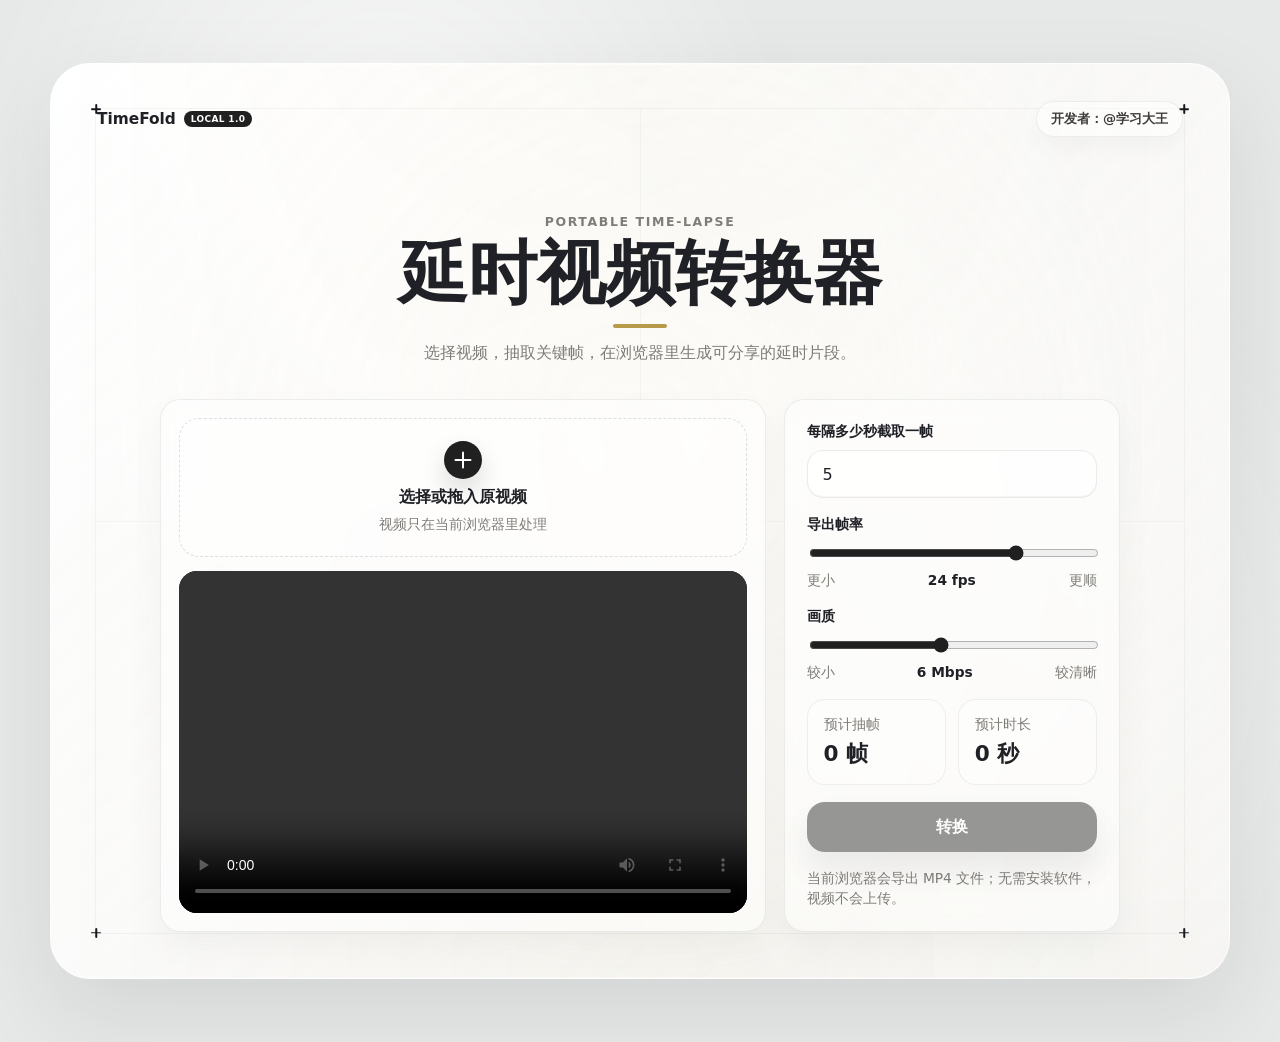
==== portable-timelapse/index.html @ 039c5261 "Add browser-based timelapse tool" ====
<!doctype html>
<html lang="zh-CN">
  <head>
    <meta charset="UTF-8" />
    <meta name="viewport" content="width=device-width, initial-scale=1.0" />
    <title>通用延时视频转换器</title>
    <link rel="stylesheet" href="./styles.css" />
  </head>
  <body>
    <main class="page-shell">
      <section class="studio-shell" aria-label="通用延时视频转换器">
        <div class="frame-corners" aria-hidden="true">
          <span></span>
          <span></span>
          <span></span>
          <span></span>
        </div>

        <nav class="topnav" aria-label="工具信息">
          <div class="brand">
            <span>TimeFold</span>
            <small>Local 1.0</small>
          </div>
          <div class="nav-copy">开发者：@学习大王</div>
        </nav>

        <header class="masthead">
          <p class="eyebrow">Portable Time-lapse</p>
          <h1>延时视频转换器</h1>
          <p class="lead">选择视频，抽取关键帧，在浏览器里生成可分享的延时片段。</p>
        </header>

        <section class="workspace" aria-label="延时视频转换工作区">
          <div class="panel media-panel">
            <label class="dropzone" id="dropzone">
              <input id="videoInput" type="file" accept="video/*" />
              <span class="add-mark" aria-hidden="true"></span>
              <span class="drop-title">选择或拖入原视频</span>
              <span class="drop-meta" id="fileMeta">视频只在当前浏览器里处理</span>
            </label>

            <video id="preview" class="preview" controls playsinline></video>
            <canvas id="canvas" hidden></canvas>
          </div>

          <form class="panel controls" id="settingsForm">
            <div class="field">
              <label for="intervalInput">每隔多少秒截取一帧</label>
              <input id="intervalInput" type="number" min="0.1" step="0.1" value="5" />
            </div>

            <div class="field">
              <label for="fpsInput">导出帧率</label>
              <input id="fpsInput" type="range" min="8" max="30" step="1" value="24" />
              <div class="range-row">
                <span>更小</span>
                <strong id="fpsLabel">24 fps</strong>
                <span>更顺</span>
              </div>
            </div>

            <div class="field">
              <label for="qualityInput">画质</label>
              <input id="qualityInput" type="range" min="1" max="12" step="1" value="6" />
              <div class="range-row">
                <span>较小</span>
                <strong id="qualityLabel">6 Mbps</strong>
                <span>较清晰</span>
              </div>
            </div>

            <div class="summary">
              <div>
                <span>预计抽帧</span>
                <strong id="frameEstimate">0 帧</strong>
              </div>
              <div>
                <span>预计时长</span>
                <strong id="durationEstimate">0 秒</strong>
              </div>
            </div>

            <button class="primary-button" id="exportButton" type="submit" disabled>
              <span class="button-progress" id="buttonProgress"></span>
              <span class="button-label" id="buttonLabel">转换</span>
            </button>

            <a class="download-button" id="downloadLink" hidden>保存视频</a>

            <p class="support-line" id="supportLine"></p>
          </form>
        </section>
      </section>
    </main>

    <script src="./app.js"></script>
  </body>
</html>
---- portable-timelapse/styles.css ----
:root {
  color-scheme: light;
  font-family:
    Inter, "PingFang SC", "Microsoft YaHei", system-ui, -apple-system,
    BlinkMacSystemFont, "Segoe UI", sans-serif;
  --ink: #202126;
  --muted: #7f7d78;
  --faint: #bdb8b0;
  --line: rgba(38, 34, 28, 0.1);
  --paper: rgba(255, 255, 255, 0.82);
  --paper-strong: rgba(255, 255, 255, 0.95);
  --field: rgba(255, 255, 255, 0.72);
  --accent: #202020;
  --accent-soft: rgba(32, 32, 32, 0.08);
  --warm: #b79b4b;
  --shadow: 0 34px 90px rgba(38, 39, 43, 0.1);
}

* {
  box-sizing: border-box;
}

[hidden] {
  display: none !important;
}

body {
  min-height: 100vh;
  margin: 0;
  color: var(--ink);
  background: #e7e8e8;
}

body::before {
  content: "";
  position: fixed;
  inset: 0;
  pointer-events: none;
  background:
    radial-gradient(circle at 30% 18%, rgba(255, 255, 255, 0.72), transparent 26rem),
    radial-gradient(circle at 70% 72%, rgba(255, 255, 255, 0.5), transparent 30rem);
}

button,
input {
  font: inherit;
}

button {
  border: 0;
}

.page-shell {
  width: min(1180px, calc(100% - 40px));
  min-height: 100vh;
  margin: 0 auto;
  padding: 7vh 0;
  display: grid;
  align-content: center;
}

.studio-shell {
  min-height: min(760px, calc(100vh - 14vh));
  padding: 36px 46px 46px;
  border: 1px solid rgba(255, 255, 255, 0.72);
  border-radius: 40px;
  position: relative;
  overflow: hidden;
  background:
    linear-gradient(135deg, rgba(255, 255, 255, 0.96), rgba(250, 249, 246, 0.78)),
    repeating-radial-gradient(circle at 20% 30%, rgba(30, 30, 30, 0.018) 0 1px, transparent 1px 8px);
  box-shadow: var(--shadow);
}

.studio-shell::before {
  content: "";
  position: absolute;
  inset: 1px;
  pointer-events: none;
  border-radius: 39px;
  background:
    linear-gradient(90deg, transparent, rgba(183, 155, 75, 0.045), transparent),
    radial-gradient(circle at 50% 40%, rgba(255, 255, 255, 0.86), transparent 34rem);
}

.frame-corners {
  position: absolute;
  inset: 44px;
  z-index: 1;
  pointer-events: none;
  border: 1px solid rgba(28, 29, 31, 0.045);
  border-radius: 2px;
}

.frame-corners::before,
.frame-corners::after {
  content: "";
  position: absolute;
  background: rgba(28, 29, 31, 0.035);
}

.frame-corners::before {
  left: 0;
  right: 0;
  top: 50%;
  height: 1px;
}

.frame-corners::after {
  top: 0;
  bottom: 0;
  left: 50%;
  width: 1px;
}

.frame-corners span {
  width: 12px;
  height: 12px;
  position: absolute;
}

.frame-corners span::before,
.frame-corners span::after {
  content: "";
  position: absolute;
  left: 50%;
  top: 50%;
  border-radius: 999px;
  background: #17191d;
  transform: translate(-50%, -50%);
}

.frame-corners span::before {
  width: 10px;
  height: 1.5px;
}

.frame-corners span::after {
  width: 1.5px;
  height: 10px;
}

.frame-corners span:nth-child(1) {
  left: -6px;
  top: -6px;
}

.frame-corners span:nth-child(2) {
  right: -6px;
  top: -6px;
}

.frame-corners span:nth-child(3) {
  right: -6px;
  bottom: -6px;
}

.frame-corners span:nth-child(4) {
  left: -6px;
  bottom: -6px;
}

.topnav,
.masthead,
.workspace {
  position: relative;
  z-index: 2;
}

.topnav {
  min-height: 38px;
  display: flex;
  align-items: center;
  justify-content: space-between;
  gap: 18px;
}

.brand {
  display: flex;
  align-items: center;
  gap: 8px;
  font-size: 0.96rem;
  font-weight: 850;
}

.brand small {
  padding: 3px 7px;
  border-radius: 999px;
  background: var(--accent);
  color: #fff;
  font-size: 0.56rem;
  letter-spacing: 0.04em;
  text-transform: uppercase;
}

.nav-copy {
  padding: 8px 14px;
  border: 1px solid rgba(32, 32, 32, 0.07);
  border-radius: 999px;
  background: rgba(255, 255, 255, 0.52);
  color: #3f3d39;
  font-size: 0.82rem;
  font-weight: 760;
  box-shadow: 0 10px 24px rgba(34, 32, 29, 0.035);
}

.masthead {
  width: min(720px, 100%);
  margin: 76px auto 34px;
  display: grid;
  justify-items: center;
  gap: 12px;
  text-align: center;
}

.eyebrow {
  margin: 0;
  color: var(--muted);
  font-size: 0.78rem;
  font-weight: 850;
  letter-spacing: 0.13em;
  text-transform: uppercase;
}

h1 {
  margin: 0;
  font-size: clamp(2.55rem, 5.4vw, 5.5rem);
  line-height: 0.94;
  letter-spacing: 0;
  text-wrap: balance;
}

h1::after {
  content: "";
  display: block;
  width: 54px;
  height: 4px;
  margin: 18px auto 0;
  border-radius: 999px;
  background: var(--warm);
}

.lead {
  max-width: 520px;
  margin: 0;
  color: var(--muted);
  font-size: 0.98rem;
  line-height: 1.6;
}

.workspace {
  width: min(960px, 100%);
  margin: 0 auto;
  display: grid;
  grid-template-columns: minmax(0, 1.35fr) minmax(300px, 0.75fr);
  gap: 18px;
  align-items: stretch;
}

.panel {
  border: 1px solid rgba(32, 32, 32, 0.075);
  border-radius: 20px;
  background: rgba(255, 255, 255, 0.46);
  box-shadow: 0 14px 34px rgba(32, 31, 28, 0.038);
  backdrop-filter: blur(14px);
}

.media-panel {
  min-height: 438px;
  padding: 18px;
  display: grid;
  grid-template-rows: auto minmax(240px, 1fr);
  gap: 14px;
}

.dropzone {
  min-height: 122px;
  padding: 22px;
  border: 1px dashed rgba(32, 32, 32, 0.14);
  border-radius: 20px;
  background: rgba(255, 255, 255, 0.38);
  display: grid;
  place-items: center;
  gap: 8px;
  text-align: center;
  cursor: pointer;
  transition: border-color 0.18s ease, background 0.18s ease, transform 0.18s ease;
}

.dropzone.is-dragging {
  border-color: rgba(32, 32, 32, 0.72);
  background: rgba(255, 255, 255, 0.86);
  transform: translateY(-1px);
}

.dropzone input {
  position: absolute;
  width: 1px;
  height: 1px;
  overflow: hidden;
  clip: rect(0 0 0 0);
}

.add-mark {
  width: 38px;
  height: 38px;
  border-radius: 50%;
  position: relative;
  background: var(--accent);
  box-shadow: 0 12px 26px rgba(0, 0, 0, 0.14);
}

.add-mark::before,
.add-mark::after {
  content: "";
  position: absolute;
  left: 50%;
  top: 50%;
  width: 17px;
  height: 2px;
  border-radius: 999px;
  background: #fff;
  transform: translate(-50%, -50%);
}

.add-mark::after {
  transform: translate(-50%, -50%) rotate(90deg);
}

.drop-title {
  font-size: 1rem;
  font-weight: 850;
}

.drop-meta,
.range-row,
.summary span,
.support-line {
  color: var(--muted);
  font-size: 0.86rem;
}

.preview {
  width: 100%;
  height: 100%;
  min-height: 0;
  border-radius: 18px;
  background: #202020;
  object-fit: contain;
  box-shadow: inset 0 0 0 1px rgba(255, 255, 255, 0.05);
}

.controls {
  padding: 22px;
  display: grid;
  align-content: start;
  gap: 17px;
}

.field {
  display: grid;
  gap: 9px;
}

.field label {
  font-size: 0.9rem;
  font-weight: 850;
}

.field input[type="number"] {
  width: 100%;
  height: 48px;
  padding: 0 15px;
  border: 1px solid rgba(32, 32, 32, 0.09);
  border-radius: 16px;
  background: var(--field);
  color: var(--ink);
  outline: none;
  box-shadow: inset 0 -1px 0 rgba(32, 32, 32, 0.04);
}

.field input[type="number"]:focus {
  border-color: rgba(183, 155, 75, 0.65);
  box-shadow: 0 0 0 4px rgba(183, 155, 75, 0.13);
}

.field input[type="range"] {
  width: 100%;
  accent-color: var(--accent);
}

.range-row {
  display: flex;
  justify-content: space-between;
  gap: 10px;
}

.range-row strong {
  color: var(--ink);
}

.summary {
  display: grid;
  grid-template-columns: repeat(2, minmax(0, 1fr));
  gap: 12px;
}

.summary div {
  min-height: 76px;
  padding: 16px;
  border: 1px solid rgba(32, 32, 32, 0.065);
  border-radius: 18px;
  background: rgba(255, 255, 255, 0.36);
  display: grid;
  align-content: center;
  gap: 5px;
}

.summary strong {
  font-size: 1.35rem;
}

.primary-button,
.download-button {
  min-height: 50px;
  border-radius: 18px;
  position: relative;
  overflow: hidden;
  display: grid;
  place-items: center;
  background: var(--accent);
  color: #fff;
  font-weight: 850;
  text-decoration: none;
  box-shadow: 0 18px 34px rgba(0, 0, 0, 0.16);
  cursor: pointer;
}

.primary-button:disabled {
  cursor: not-allowed;
  opacity: 0.46;
}

.primary-button.is-exporting {
  opacity: 1;
}

.primary-button.is-error {
  background: #5f342e;
  opacity: 1;
}

.button-progress {
  position: absolute;
  inset: 0;
  transform: scaleX(0);
  transform-origin: left;
  background: linear-gradient(90deg, rgba(183, 155, 75, 0.5), rgba(255, 255, 255, 0.16));
  transition: transform 0.2s ease;
}

.button-label {
  position: relative;
}

.download-button {
  background: rgba(255, 255, 255, 0.72);
  color: var(--ink);
  border: 1px solid rgba(32, 32, 32, 0.1);
  box-shadow: none;
}

.support-line {
  min-height: 2.8em;
  margin: 0;
  line-height: 1.45;
}

@media (max-width: 900px) {
  .page-shell {
    width: min(100% - 22px, 720px);
    padding: 14px 0;
    align-content: start;
  }

  .studio-shell {
    min-height: auto;
    padding: 18px;
    border-radius: 28px;
  }

  .frame-corners {
    display: none;
  }

  .topnav {
    align-items: flex-start;
  }

  .masthead {
    margin: 42px auto 26px;
  }

  .workspace {
    grid-template-columns: 1fr;
  }

  .media-panel {
    min-height: 430px;
  }
}

@media (max-width: 520px) {
  .page-shell {
    width: 100%;
    padding: 0;
  }

  .studio-shell {
    min-height: 100vh;
    border-radius: 0;
  }

  .nav-copy {
    display: none;
  }

  .masthead {
    justify-items: start;
    text-align: left;
  }

  h1::after {
    margin-left: 0;
  }

  h1 {
    font-size: clamp(2.35rem, 14vw, 4rem);
  }

  .summary {
    grid-template-columns: 1fr;
  }
}
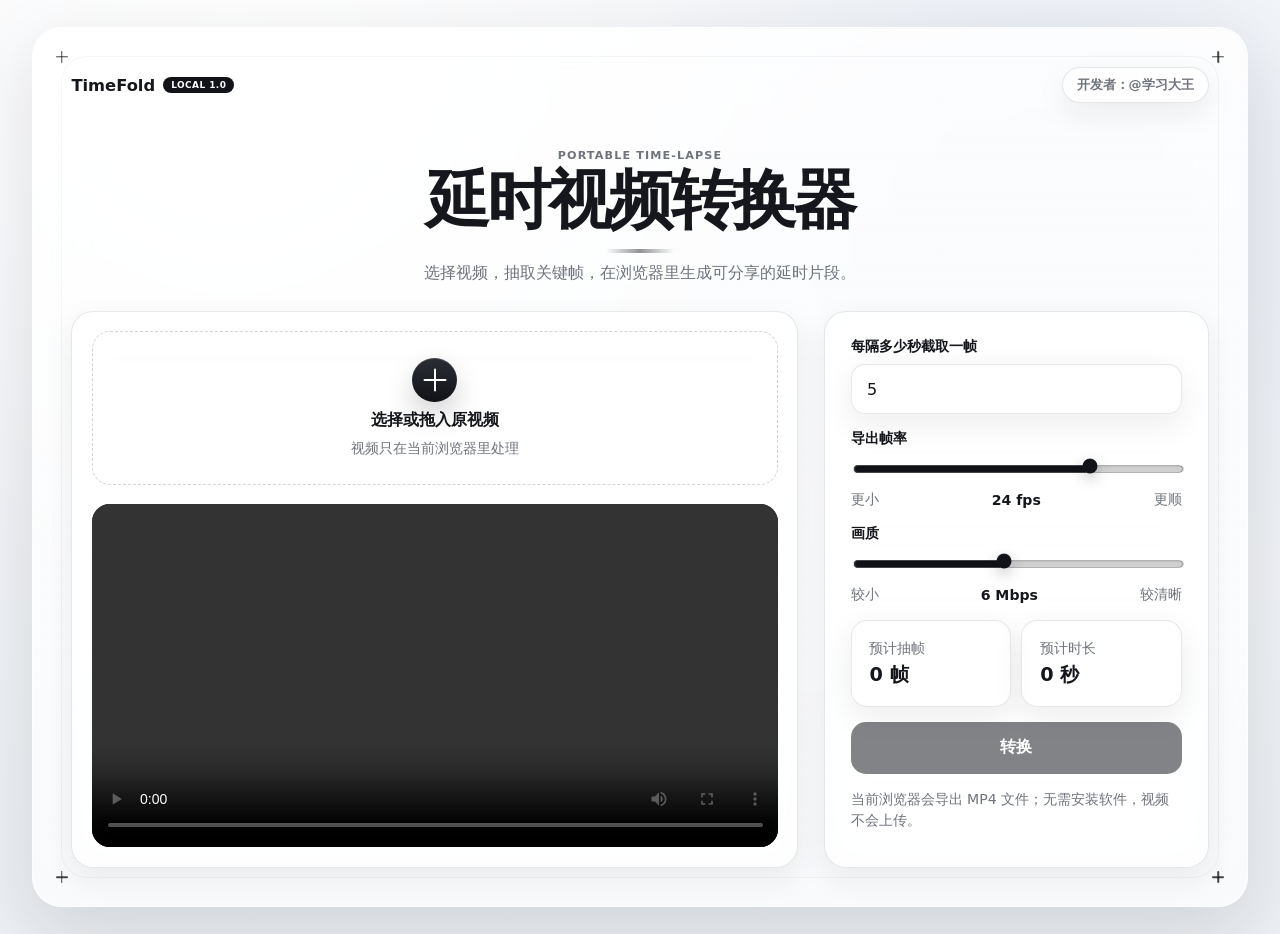
==== commit 4edf348e: "Redesign timelapse tools with Apple-style UI" ====
--- a/portable-timelapse/index.html
+++ b/portable-timelapse/index.html
@@ -4,11 +4,11 @@
     <meta charset="UTF-8" />
     <meta name="viewport" content="width=device-width, initial-scale=1.0" />
     <title>通用延时视频转换器</title>
-    <link rel="stylesheet" href="./styles.css" />
+    <link rel="stylesheet" href="./styles.css?v=20260801-apple-guideline-large" />
   </head>
   <body>
     <main class="page-shell">
-      <section class="studio-shell" aria-label="通用延时视频转换器">
+      <section class="studio-shell" aria-label="延时视频转换器浏览器版">
         <div class="frame-corners" aria-hidden="true">
           <span></span>
           <span></span>
@@ -93,6 +93,6 @@
       </section>
     </main>
 
-    <script src="./app.js"></script>
+    <script src="./app.js?v=20260801-apple-guideline-large"></script>
   </body>
 </html>
--- a/portable-timelapse/styles.css
+++ b/portable-timelapse/styles.css
@@ -3,17 +3,20 @@
   font-family:
     Inter, "PingFang SC", "Microsoft YaHei", system-ui, -apple-system,
     BlinkMacSystemFont, "Segoe UI", sans-serif;
-  --ink: #202126;
-  --muted: #7f7d78;
-  --faint: #bdb8b0;
-  --line: rgba(38, 34, 28, 0.1);
-  --paper: rgba(255, 255, 255, 0.82);
-  --paper-strong: rgba(255, 255, 255, 0.95);
-  --field: rgba(255, 255, 255, 0.72);
-  --accent: #202020;
-  --accent-soft: rgba(32, 32, 32, 0.08);
-  --warm: #b79b4b;
-  --shadow: 0 34px 90px rgba(38, 39, 43, 0.1);
+  --ink: #15171c;
+  --muted: #6f737c;
+  --line: rgba(18, 20, 25, 0.1);
+  --paper: rgba(255, 255, 255, 0.68);
+  --paper-strong: rgba(255, 255, 255, 0.9);
+  --field: rgba(255, 255, 255, 0.74);
+  --accent: #111318;
+  --accent-soft: rgba(17, 19, 24, 0.06);
+  --rule: rgba(17, 19, 24, 0.46);
+  --danger: #4b4b4b;
+  --ease-out: cubic-bezier(0.23, 1, 0.32, 1);
+  --ease-in-out: cubic-bezier(0.77, 0, 0.175, 1);
+  --shadow: 0 24px 72px rgba(22, 25, 31, 0.13);
+  --soft-shadow: 0 10px 30px rgba(22, 25, 31, 0.08);
 }
 
 * {
@@ -28,17 +31,10 @@
   min-height: 100vh;
   margin: 0;
   color: var(--ink);
-  background: #e7e8e8;
-}
-
-body::before {
-  content: "";
-  position: fixed;
-  inset: 0;
-  pointer-events: none;
   background:
-    radial-gradient(circle at 30% 18%, rgba(255, 255, 255, 0.72), transparent 26rem),
-    radial-gradient(circle at 70% 72%, rgba(255, 255, 255, 0.5), transparent 30rem);
+    radial-gradient(circle at 18% 10%, rgba(255, 255, 255, 0.95), transparent 30rem),
+    radial-gradient(circle at 82% 18%, rgba(211, 220, 235, 0.46), transparent 28rem),
+    linear-gradient(180deg, #f7f8fa 0%, #eceff3 100%);
 }
 
 button,
@@ -51,25 +47,25 @@
 }
 
 .page-shell {
-  width: min(1180px, calc(100% - 40px));
+  width: min(1680px, calc(100% - clamp(24px, 5vw, 96px)));
   min-height: 100vh;
   margin: 0 auto;
-  padding: 7vh 0;
+  padding: clamp(18px, 3vh, 34px) 0;
   display: grid;
   align-content: center;
 }
 
 .studio-shell {
-  min-height: min(760px, calc(100vh - 14vh));
-  padding: 36px 46px 46px;
+  min-height: min(900px, calc(100vh - clamp(36px, 6vh, 68px)));
+  padding: clamp(22px, 3vw, 54px);
   border: 1px solid rgba(255, 255, 255, 0.72);
-  border-radius: 40px;
+  border-radius: 30px;
   position: relative;
   overflow: hidden;
-  background:
-    linear-gradient(135deg, rgba(255, 255, 255, 0.96), rgba(250, 249, 246, 0.78)),
-    repeating-radial-gradient(circle at 20% 30%, rgba(30, 30, 30, 0.018) 0 1px, transparent 1px 8px);
+  background: var(--paper);
   box-shadow: var(--shadow);
+  backdrop-filter: blur(24px) saturate(160%);
+  -webkit-backdrop-filter: blur(24px) saturate(160%);
 }
 
 .studio-shell::before {
@@ -77,45 +73,22 @@
   position: absolute;
   inset: 1px;
   pointer-events: none;
-  border-radius: 39px;
-  background:
-    linear-gradient(90deg, transparent, rgba(183, 155, 75, 0.045), transparent),
-    radial-gradient(circle at 50% 40%, rgba(255, 255, 255, 0.86), transparent 34rem);
+  border-radius: 29px;
+  background: linear-gradient(180deg, rgba(255, 255, 255, 0.58), rgba(255, 255, 255, 0));
 }
 
 .frame-corners {
   position: absolute;
-  inset: 44px;
+  inset: clamp(18px, 2.2vw, 34px);
   z-index: 1;
   pointer-events: none;
-  border: 1px solid rgba(28, 29, 31, 0.045);
-  border-radius: 2px;
-}
-
-.frame-corners::before,
-.frame-corners::after {
-  content: "";
-  position: absolute;
-  background: rgba(28, 29, 31, 0.035);
-}
-
-.frame-corners::before {
-  left: 0;
-  right: 0;
-  top: 50%;
-  height: 1px;
-}
-
-.frame-corners::after {
-  top: 0;
-  bottom: 0;
-  left: 50%;
-  width: 1px;
+  border-radius: 26px;
+  box-shadow: inset 0 0 0 1px rgba(17, 19, 24, 0.04);
 }
 
 .frame-corners span {
-  width: 12px;
-  height: 12px;
+  width: 13px;
+  height: 13px;
   position: absolute;
 }
 
@@ -126,18 +99,18 @@
   left: 50%;
   top: 50%;
   border-radius: 999px;
-  background: #17191d;
+  background: rgba(17, 19, 24, 0.78);
   transform: translate(-50%, -50%);
 }
 
 .frame-corners span::before {
-  width: 10px;
+  width: 12px;
   height: 1.5px;
 }
 
 .frame-corners span::after {
   width: 1.5px;
-  height: 10px;
+  height: 12px;
 }
 
 .frame-corners span:nth-child(1) {
@@ -179,118 +152,125 @@
   display: flex;
   align-items: center;
   gap: 8px;
-  font-size: 0.96rem;
+  font-size: 1.02rem;
   font-weight: 850;
 }
 
 .brand small {
-  padding: 3px 7px;
+  padding: 3px 8px;
   border-radius: 999px;
   background: var(--accent);
   color: #fff;
   font-size: 0.56rem;
-  letter-spacing: 0.04em;
+  letter-spacing: 0.05em;
   text-transform: uppercase;
 }
 
 .nav-copy {
   padding: 8px 14px;
-  border: 1px solid rgba(32, 32, 32, 0.07);
+  border: 1px solid var(--line);
   border-radius: 999px;
-  background: rgba(255, 255, 255, 0.52);
-  color: #3f3d39;
+  background: rgba(255, 255, 255, 0.56);
+  color: var(--muted);
   font-size: 0.82rem;
-  font-weight: 760;
-  box-shadow: 0 10px 24px rgba(34, 32, 29, 0.035);
+  font-weight: 720;
+  box-shadow: var(--soft-shadow);
 }
 
 .masthead {
-  width: min(720px, 100%);
-  margin: 76px auto 34px;
+  width: min(900px, 100%);
+  margin: clamp(24px, 5vh, 54px) auto clamp(18px, 3vh, 34px);
   display: grid;
   justify-items: center;
-  gap: 12px;
+  gap: 8px;
   text-align: center;
 }
 
 .eyebrow {
   margin: 0;
   color: var(--muted);
-  font-size: 0.78rem;
-  font-weight: 850;
-  letter-spacing: 0.13em;
+  font-size: 0.7rem;
+  font-weight: 820;
+  letter-spacing: 0.1em;
   text-transform: uppercase;
 }
 
 h1 {
   margin: 0;
-  font-size: clamp(2.55rem, 5.4vw, 5.5rem);
+  font-size: clamp(2.65rem, 5vw, 6rem);
   line-height: 0.94;
-  letter-spacing: 0;
+  letter-spacing: -0.045em;
+  font-weight: 850;
   text-wrap: balance;
 }
 
 h1::after {
   content: "";
   display: block;
-  width: 54px;
+  width: 68px;
   height: 4px;
   margin: 18px auto 0;
   border-radius: 999px;
-  background: var(--warm);
+  background: linear-gradient(90deg, transparent, var(--rule), transparent);
 }
 
 .lead {
-  max-width: 520px;
+  max-width: 680px;
   margin: 0;
   color: var(--muted);
-  font-size: 0.98rem;
-  line-height: 1.6;
+  font-size: clamp(1rem, 1.25vw, 1.16rem);
+  line-height: 1.45;
 }
 
 .workspace {
-  width: min(960px, 100%);
+  width: min(1440px, 100%);
   margin: 0 auto;
   display: grid;
-  grid-template-columns: minmax(0, 1.35fr) minmax(300px, 0.75fr);
-  gap: 18px;
+  grid-template-columns: minmax(0, 1.55fr) minmax(clamp(320px, 27vw, 430px), 0.82fr);
+  gap: clamp(16px, 2vw, 28px);
   align-items: stretch;
 }
 
 .panel {
-  border: 1px solid rgba(32, 32, 32, 0.075);
-  border-radius: 20px;
-  background: rgba(255, 255, 255, 0.46);
-  box-shadow: 0 14px 34px rgba(32, 31, 28, 0.038);
-  backdrop-filter: blur(14px);
+  border: 1px solid var(--line);
+  border-radius: 22px;
+  background: rgba(255, 255, 255, 0.58);
+  box-shadow: var(--soft-shadow);
+  backdrop-filter: blur(18px) saturate(150%);
+  -webkit-backdrop-filter: blur(18px) saturate(150%);
 }
 
 .media-panel {
-  min-height: 438px;
-  padding: 18px;
-  display: grid;
-  grid-template-rows: auto minmax(240px, 1fr);
-  gap: 14px;
+  min-height: clamp(430px, 58vh, 660px);
+  padding: clamp(16px, 1.5vw, 24px);
+  display: grid;
+  grid-template-rows: auto minmax(clamp(260px, 34vh, 440px), 1fr);
+  gap: clamp(12px, 1.5vw, 20px);
 }
 
 .dropzone {
-  min-height: 122px;
-  padding: 22px;
-  border: 1px dashed rgba(32, 32, 32, 0.14);
-  border-radius: 20px;
-  background: rgba(255, 255, 255, 0.38);
+  min-height: clamp(112px, 15vh, 170px);
+  padding: clamp(18px, 2vw, 26px);
+  border: 1px dashed rgba(17, 19, 24, 0.18);
+  border-radius: 18px;
+  background: rgba(255, 255, 255, 0.6);
   display: grid;
   place-items: center;
   gap: 8px;
   text-align: center;
   cursor: pointer;
-  transition: border-color 0.18s ease, background 0.18s ease, transform 0.18s ease;
+  transition:
+    border-color 180ms var(--ease-out),
+    background 180ms var(--ease-out),
+    box-shadow 180ms var(--ease-out),
+    transform 180ms var(--ease-out);
 }
 
 .dropzone.is-dragging {
-  border-color: rgba(32, 32, 32, 0.72);
+  border-color: rgba(17, 19, 24, 0.42);
   background: rgba(255, 255, 255, 0.86);
-  transform: translateY(-1px);
+  box-shadow: inset 0 0 0 1px rgba(17, 19, 24, 0.06);
+  transform: scale(0.992);
 }
 
 .dropzone input {
@@ -302,12 +282,14 @@
 }
 
 .add-mark {
-  width: 38px;
-  height: 38px;
+  width: clamp(40px, 3.5vw, 56px);
+  height: clamp(40px, 3.5vw, 56px);
   border-radius: 50%;
   position: relative;
-  background: var(--accent);
-  box-shadow: 0 12px 26px rgba(0, 0, 0, 0.14);
+  background: linear-gradient(180deg, #2a2d34 0%, #111318 100%);
+  box-shadow:
+    0 13px 28px rgba(0, 0, 0, 0.18),
+    inset 0 1px 0 rgba(255, 255, 255, 0.16);
 }
 
 .add-mark::before,
@@ -316,7 +298,7 @@
   position: absolute;
   left: 50%;
   top: 50%;
-  width: 17px;
+  width: clamp(20px, 1.8vw, 27px);
   height: 2px;
   border-radius: 999px;
   background: #fff;
@@ -328,8 +310,8 @@
 }
 
 .drop-title {
-  font-size: 1rem;
-  font-weight: 850;
+  font-size: clamp(1rem, 1vw, 1.16rem);
+  font-weight: 820;
 }
 
 .drop-meta,
@@ -337,7 +319,7 @@
 .summary span,
 .support-line {
   color: var(--muted);
-  font-size: 0.86rem;
+  font-size: clamp(0.88rem, 0.9vw, 1rem);
 }
 
 .preview {
@@ -345,52 +327,92 @@
   height: 100%;
   min-height: 0;
   border-radius: 18px;
-  background: #202020;
+  background: #15171c;
   object-fit: contain;
   box-shadow: inset 0 0 0 1px rgba(255, 255, 255, 0.05);
 }
 
 .controls {
-  padding: 22px;
+  padding: clamp(18px, 2vw, 28px);
   display: grid;
   align-content: start;
-  gap: 17px;
+  gap: clamp(13px, 1.7vh, 20px);
 }
 
 .field {
   display: grid;
-  gap: 9px;
+  gap: 8px;
 }
 
 .field label {
-  font-size: 0.9rem;
-  font-weight: 850;
+  font-size: clamp(0.9rem, 0.95vw, 1.02rem);
+  font-weight: 780;
 }
 
 .field input[type="number"] {
   width: 100%;
-  height: 48px;
-  padding: 0 15px;
-  border: 1px solid rgba(32, 32, 32, 0.09);
-  border-radius: 16px;
+  height: clamp(44px, 5.5vh, 56px);
+  padding: 0 clamp(14px, 1.2vw, 18px);
+  border: 1px solid var(--line);
+  border-radius: 14px;
   background: var(--field);
   color: var(--ink);
   outline: none;
-  box-shadow: inset 0 -1px 0 rgba(32, 32, 32, 0.04);
+  box-shadow: var(--soft-shadow);
+  transition:
+    border-color 160ms var(--ease-out),
+    box-shadow 160ms var(--ease-out),
+    background 160ms var(--ease-out);
 }
 
 .field input[type="number"]:focus {
-  border-color: rgba(183, 155, 75, 0.65);
-  box-shadow: 0 0 0 4px rgba(183, 155, 75, 0.13);
+  border-color: rgba(92, 112, 150, 0.46);
+  background: rgba(255, 255, 255, 0.96);
+  box-shadow:
+    0 0 0 4px rgba(57, 96, 180, 0.12),
+    var(--soft-shadow);
 }
 
 .field input[type="range"] {
   width: 100%;
+  height: 22px;
   accent-color: var(--accent);
+  background: transparent;
+}
+
+.field input[type="range"]::-webkit-slider-runnable-track {
+  height: 6px;
+  border-radius: 999px;
+  background: rgba(17, 19, 24, 0.14);
+  box-shadow: inset 0 1px 1px rgba(0, 0, 0, 0.08);
+}
+
+.field input[type="range"]::-webkit-slider-thumb {
+  width: 22px;
+  height: 22px;
+  margin-top: -8px;
+  border: 0;
+  border-radius: 50%;
+  background: #111318;
+  box-shadow:
+    0 5px 14px rgba(0, 0, 0, 0.22),
+    inset 0 1px 0 rgba(255, 255, 255, 0.18);
+  transition:
+    transform 140ms var(--ease-out),
+    box-shadow 140ms var(--ease-out);
+  -webkit-appearance: none;
+}
+
+.field input[type="range"]:active::-webkit-slider-thumb {
+  transform: scale(1.12);
+  box-shadow:
+    0 8px 20px rgba(0, 0, 0, 0.24),
+    inset 0 1px 0 rgba(255, 255, 255, 0.2);
 }
 
 .range-row {
   display: flex;
+  align-items: center;
   justify-content: space-between;
   gap: 10px;
 }
@@ -402,78 +424,188 @@
 .summary {
   display: grid;
   grid-template-columns: repeat(2, minmax(0, 1fr));
-  gap: 12px;
+  gap: 10px;
 }
 
 .summary div {
-  min-height: 76px;
-  padding: 16px;
-  border: 1px solid rgba(32, 32, 32, 0.065);
-  border-radius: 18px;
-  background: rgba(255, 255, 255, 0.36);
+  min-height: clamp(68px, 9vh, 92px);
+  padding: clamp(12px, 1.4vw, 18px);
+  border: 1px solid var(--line);
+  border-radius: 16px;
+  background: rgba(255, 255, 255, 0.58);
   display: grid;
   align-content: center;
-  gap: 5px;
+  gap: 4px;
+  box-shadow: var(--soft-shadow);
 }
 
 .summary strong {
-  font-size: 1.35rem;
+  font-size: clamp(1.15rem, 1.5vw, 1.45rem);
 }
 
 .primary-button,
 .download-button {
-  min-height: 50px;
-  border-radius: 18px;
+  min-height: clamp(48px, 5.8vh, 58px);
+  border-radius: 15px;
   position: relative;
   overflow: hidden;
   display: grid;
   place-items: center;
+  font-weight: 800;
+  text-decoration: none;
+  cursor: pointer;
+  transition:
+    transform 140ms var(--ease-out),
+    box-shadow 180ms var(--ease-out),
+    filter 180ms var(--ease-out),
+    background 180ms var(--ease-out);
+}
+
+.primary-button {
   background: var(--accent);
   color: #fff;
-  font-weight: 850;
-  text-decoration: none;
-  box-shadow: 0 18px 34px rgba(0, 0, 0, 0.16);
-  cursor: pointer;
+  box-shadow: 0 14px 28px rgba(0, 0, 0, 0.16);
 }
 
 .primary-button:disabled {
   cursor: not-allowed;
-  opacity: 0.46;
+  opacity: 0.52;
+  box-shadow: none;
 }
 
 .primary-button.is-exporting {
   opacity: 1;
+  cursor: progress;
 }
 
 .primary-button.is-error {
-  background: #5f342e;
+  background: var(--danger);
   opacity: 1;
 }
 
+@media (hover: hover) and (pointer: fine) {
+  .primary-button:not(:disabled):hover,
+  .download-button:hover {
+    transform: translateY(-1px);
+  }
+
+  .primary-button:not(:disabled):hover {
+    filter: brightness(1.04);
+    box-shadow: 0 20px 38px rgba(0, 0, 0, 0.18);
+  }
+
+  .download-button:hover {
+    background: rgba(255, 255, 255, 0.94);
+    box-shadow: 0 16px 34px rgba(22, 25, 31, 0.12);
+  }
+}
+
+.primary-button:not(:disabled):active,
+.download-button:active {
+  transform: scale(0.975);
+  transition-duration: 100ms;
+}
+
 .button-progress {
   position: absolute;
   inset: 0;
+  z-index: 0;
+  border-radius: inherit;
+  background:
+    linear-gradient(90deg, rgba(255, 255, 255, 0.18), rgba(255, 255, 255, 0.38)),
+    #3e424b;
   transform: scaleX(0);
-  transform-origin: left;
-  background: linear-gradient(90deg, rgba(183, 155, 75, 0.5), rgba(255, 255, 255, 0.16));
-  transition: transform 0.2s ease;
+  transform-origin: left center;
+  transition: transform 220ms linear;
+}
+
+.button-progress::after {
+  content: "";
+  position: absolute;
+  inset: 0;
+  background: linear-gradient(
+    110deg,
+    transparent 0%,
+    rgba(255, 255, 255, 0.24) 44%,
+    rgba(255, 255, 255, 0.42) 50%,
+    rgba(255, 255, 255, 0.24) 56%,
+    transparent 100%
+  );
+  transform: translateX(-100%);
+}
+
+.primary-button.is-exporting .button-progress::after {
+  animation: progress-sheen 900ms linear infinite;
 }
 
 .button-label {
   position: relative;
+  z-index: 1;
 }
 
 .download-button {
-  background: rgba(255, 255, 255, 0.72);
+  border: 1px solid var(--line);
+  background: rgba(255, 255, 255, 0.74);
   color: var(--ink);
-  border: 1px solid rgba(32, 32, 32, 0.1);
-  box-shadow: none;
+  box-shadow: var(--soft-shadow);
 }
 
 .support-line {
   min-height: 2.8em;
   margin: 0;
   line-height: 1.45;
+}
+
+@keyframes progress-sheen {
+  from {
+    transform: translateX(-100%);
+  }
+
+  to {
+    transform: translateX(100%);
+  }
+}
+
+@media (max-height: 780px) and (min-width: 901px) {
+  .page-shell {
+    align-content: start;
+    padding-top: 14px;
+  }
+
+  .masthead {
+    margin: 18px auto 14px;
+  }
+
+  .lead {
+    display: none;
+  }
+
+  .media-panel {
+    min-height: clamp(360px, 54vh, 440px);
+    grid-template-rows: auto minmax(220px, 1fr);
+  }
+
+  .dropzone {
+    min-height: 108px;
+  }
+
+  .controls {
+    gap: 12px;
+  }
+}
+
+@media (min-width: 1500px) and (min-height: 900px) {
+  .studio-shell {
+    min-height: min(920px, calc(100vh - 72px));
+  }
+
+  .workspace {
+    width: min(1480px, 100%);
+  }
+
+  .media-panel {
+    min-height: min(670px, 60vh);
+  }
 }
 
 @media (max-width: 900px) {
@@ -498,7 +630,7 @@
   }
 
   .masthead {
-    margin: 42px auto 26px;
+    margin: 30px auto 22px;
   }
 
   .workspace {
@@ -506,7 +638,7 @@
   }
 
   .media-panel {
-    min-height: 430px;
+    min-height: 420px;
   }
 }
 
@@ -530,10 +662,6 @@
     text-align: left;
   }
 
-  h1::after {
-    margin-left: 0;
-  }
-
   h1 {
     font-size: clamp(2.35rem, 14vw, 4rem);
   }
@@ -542,3 +670,27 @@
     grid-template-columns: 1fr;
   }
 }
+
+@media (prefers-reduced-motion: reduce) {
+  *,
+  *::before,
+  *::after {
+    animation-duration: 1ms !important;
+    transition-duration: 1ms !important;
+    scroll-behavior: auto !important;
+  }
+
+  .primary-button:not(:disabled):active,
+  .download-button:active {
+    transform: none;
+  }
+}
+
+@media (prefers-reduced-transparency: reduce) {
+  .studio-shell,
+  .panel {
+    background: #ffffff;
+    backdrop-filter: none;
+    -webkit-backdrop-filter: none;
+  }
+}
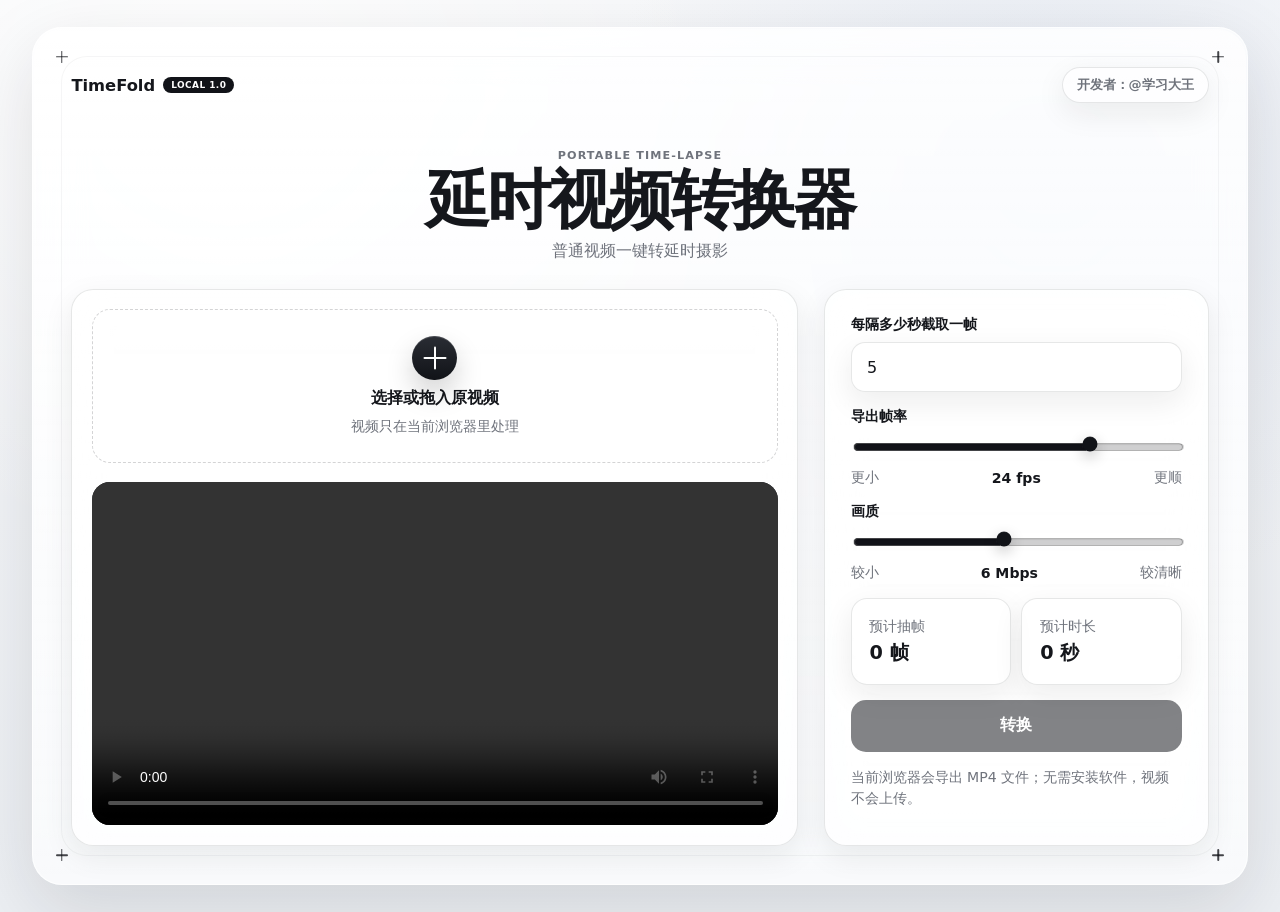
==== commit db82a63b: "Update timelapse tagline" ====
--- a/portable-timelapse/index.html
+++ b/portable-timelapse/index.html
@@ -4,7 +4,7 @@
     <meta charset="UTF-8" />
     <meta name="viewport" content="width=device-width, initial-scale=1.0" />
     <title>通用延时视频转换器</title>
-    <link rel="stylesheet" href="./styles.css?v=20260801-apple-guideline-large" />
+    <link rel="stylesheet" href="./styles.css?v=20260805-copy-refresh" />
   </head>
   <body>
     <main class="page-shell">
@@ -27,7 +27,7 @@
         <header class="masthead">
           <p class="eyebrow">Portable Time-lapse</p>
           <h1>延时视频转换器</h1>
-          <p class="lead">选择视频，抽取关键帧，在浏览器里生成可分享的延时片段。</p>
+          <p class="lead">普通视频一键转延时摄影</p>
         </header>
 
         <section class="workspace" aria-label="延时视频转换工作区">
--- a/portable-timelapse/styles.css
+++ b/portable-timelapse/styles.css
@@ -204,16 +204,6 @@
   text-wrap: balance;
 }
 
-h1::after {
-  content: "";
-  display: block;
-  width: 68px;
-  height: 4px;
-  margin: 18px auto 0;
-  border-radius: 999px;
-  background: linear-gradient(90deg, transparent, var(--rule), transparent);
-}
-
 .lead {
   max-width: 680px;
   margin: 0;
